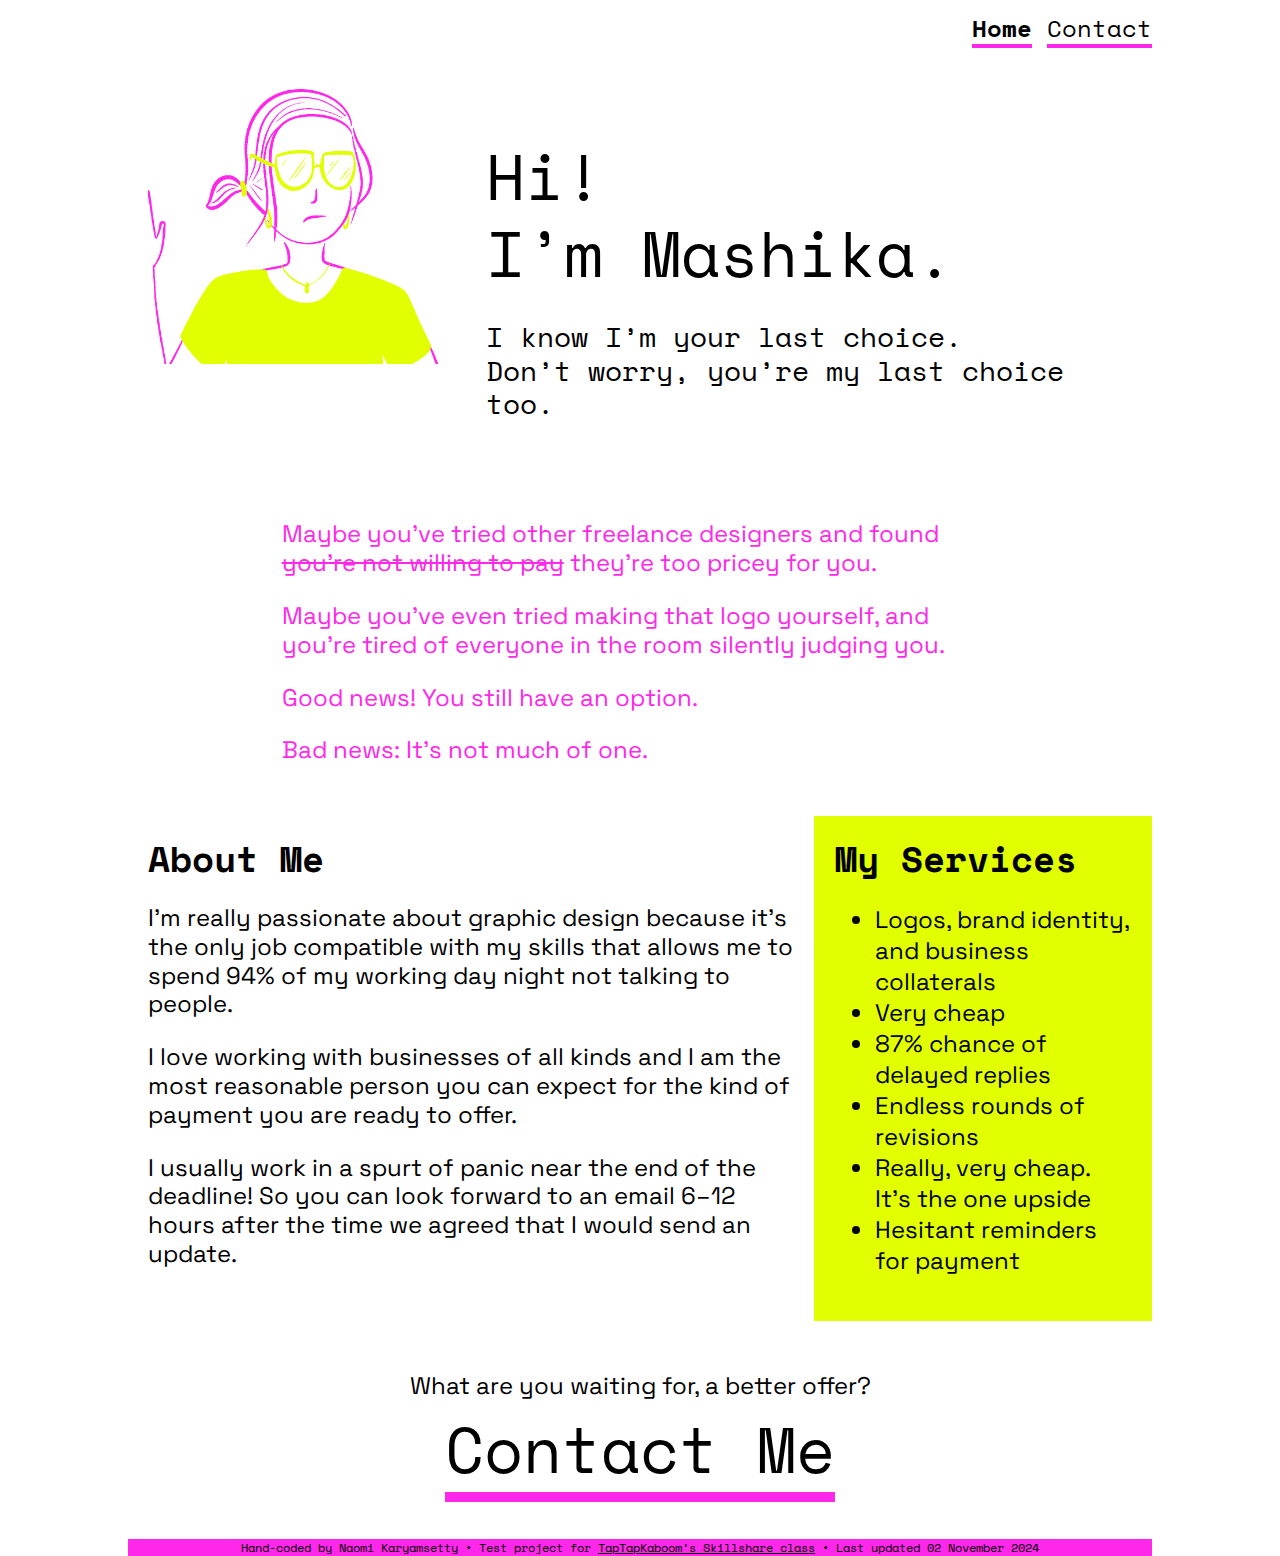
==== index.html @ 7d84a6c0 "Class project v1.0" ====
<!DOCTYPE html>
<html>
<head>
	<meta charset="utf-8">
	<meta name="viewport" content="width=device-width, initial-scale=1">
	<title>Design Graphically With Mashika!</title>

	<!-- Fonts -->

	<link rel="preconnect" href="https://fonts.googleapis.com">
	<link rel="preconnect" href="https://fonts.gstatic.com" crossorigin>
	<link href="https://fonts.googleapis.com/css2?family=Space+Grotesk:wght@300..700&family=Space+Mono:ital,wght@0,400;0,700;1,400;1,700&display=swap" rel="stylesheet">

	<!-- CSS -->
	<link rel="stylesheet" type="text/css" href="styling.css">
	<link rel="icon" type="image/x-icon" href="imgs/favicon01.png">

</head>

<body>
	<header>
		<strong><a href="index.html">Home</a></strong>
		<a href="contact.html">Contact</a>
	</header>

	<div class="row">
		<div class="secThird">
			<img src="imgs/ght_01.3_50%.png" alt="A drawing of a young, sad-looking woman wearing glasses and waving to the camera">
		</div>

		<div class="secTwoThird" style="padding-top: 9%;">
			<h1>Hi!<br/>I’m Mashika.</h1>
			<p class="subheading">
				I know I’m your last choice.<br/>
				Don’t worry, you’re my last choice too.
			</p>
		</div>
	</div>

	<div class="row">
		<div class="textPink">
			<p>Maybe you’ve tried other freelance designers and found <del>you’re not willing to pay</del> they’re too pricey for you.</p>

			<p>Maybe you’ve even tried making that logo yourself, and you’re tired of everyone in the room silently judging you.</p>

			<p>Good news! You still have an option.</p>

			<p>Bad news: It’s not much of one.</p>
		</div>
	</div>

	<div class="row">
		<div class="secTwoThird">
			<h2>About Me</h2>

			<p>I’m really passionate about graphic design because it’s the only job compatible with my skills that allows me to spend 94% of my working day night not talking to people.</p>

			<p>I love working with businesses of all kinds and I am the most reasonable person you can expect for the kind of payment you are ready to offer.</p>
			
			<p>I usually work in a spurt of panic near the end of the deadline! So you can look forward to an email 6–12 hours after the time we agreed that I would send an update.</p>
		</div>

		<div class="secThird" style="background-color: #E1FF00;">
			<h2>My Services</h2>
			<ul>
				<li>Logos, brand identity, and business collaterals</li>
				<li>Very cheap</li>
				<li>87% chance of delayed replies</li>
				<li>Endless rounds of revisions</li>
				<li>Really, very cheap. It’s the one upside</li>
				<li>Hesitant reminders for payment</li>
			</ul>
		</div>
	</div>

	<div>
		<p align="center" style="margin-top: 5%; margin-bottom: 1%;">What are you waiting for, a better offer?</p>
		<h1 align="center" style="margin-top: 0; margin-bottom: 5%;"><a href="contact.html">Contact Me</a></h1>
	</div>

	<footer>
		Hand-coded by Naomi Karyamsetty • Test project for <a href="https://www.skillshare.com/en/classes/hand-code-your-first-website-html-css-basics/1575146775/" target="_blank">TapTapKaboom’s Skillshare class</a>  • Last updated 02 November 2024
	</footer>

</body>

</html>
---- styling.css ----
body{
	margin: 0 10%;
	box-sizing: border-box;
}

/* Responsive styling */

/* delineating sections and the percentage of the screen they take up */
.secThird {
  box-sizing: border-box;
  padding: 2%;
  width: 33%;
  float: left;
}
.secTwoThird {
	box-sizing: border-box;
  padding: 2%;
  width: 67%;
  float: left;
}

.secHalf {
	box-sizing: border-box;
  padding: 2%;
	width: 50%;
	float: left;
}

/*I thought this would help make things align to the bottom of their containers but it isn't working*/
/*.row{
	 display: flex;
}*/

/* clears everything after a row */
.row::after {
  content: "";
  clear: both;
  display: table;
}


/* <uniquifier>: Use a unique and descriptive class name*/
/* <weight>: Use a value from 300 to 700 */

/*.space-grotesk-body {
  font-family: "Space Grotesk", sans-serif;
  font-optical-sizing: auto;
  font-weight: 400;
  font-style: normal;
}*/

.textPink {
	color: #FF27E9;
	margin: 5% 15%;
}

.sLimeGreen {
	color: #E1FF00;
}

.textDGrey {
	color: #A3A3A3;
}

.textLGrey {
	color: #E6E6E6;
}

.space-mono-regular {
  font-family: "Space Mono", monospace;
  font-weight: 400;
  font-style: normal;
}

.space-mono-bold {
  font-family: "Space Mono", monospace;
  font-weight: 700;
  font-style: normal;
}

.space-mono-regular-italic {
  font-family: "Space Mono", monospace;
  font-weight: 400;
  font-style: italic;
}

.space-mono-bold-italic {
  font-family: "Space Mono", monospace;
  font-weight: 700;
  font-style: italic;
}

.subheading{
font-family: "Space Mono", monospace;
	font-size: 28px;
}

header{
	font-family: "Space Mono", monospace;
	font-size: 24px;
	text-align: right;
	padding-top: 1%;
}

p{
	font-family: "Space Grotesk", sans-serif;
	font-size: 24px;
	line-height: 1.2;
}

ul{
	font-family: "Space Grotesk", sans-serif;
	font-size: 24px;
}

ol{
	font-family: "Space Grotesk", sans-serif;
	font-size: 24px;
}

h1{
	font-family: "Space Mono", monospace;
	font-weight: 400;
	font-size: 64px;
	line-height: 1.2;
	margin: 0;
}

h2{
	font-family: "Space Mono", monospace;
	font-size: 36px;
	line-height: 1.2;
	margin: 0;
}

h3{
	font-family: "Space Mono", monospace;
	font-size: 24px;
	line-height: 1.2;
	margin: 0;
}

.limeGreenCallout{
	background-color: #E1FF00;
}

img{
	max-width: 100%;
}

a{
	font-family: "Space Mono", monospace;
	color: #000000;
	text-underline-offset: 30%;
	text-decoration-color: #FF27E9;
	text-decoration-thickness: 15%;
}

a:hover {
	background-color: #E1FF00;
}

a:active {
	font-weight: 700;
}

form{
	font-family: "Space Grotesk", sans-serif;
	font-size: 24px;
}

footer{
	text-align: center;
	background-color: #FF27E9;
	font-family: "Space Mono", monospace;
	font-size: 12px;
	color: #000000;
	margin: initial;
}

footer a{
	color: #000000;
	text-underline-offset: initial;
	text-decoration-color: initial;
	text-decoration-thickness: initial;
}

footer a:hover {
	font-style: italic;
	background-color: #FF27E9;
}

/* -- Form formatting -- */

/* Defining a form section so that only label and input are in a single row */

.formSec{
	padding-bottom: 4%;
}

.formSec::after{
	content: "";
  clear: both;
  display: table;
}

/* Form element formatting */

/*pink #FF27E9 limeGreen #E1FF00*/

/* Formatting checkboxes and radio buttons: Without hiding and redefining the class, the border, color etc. can't be changed; height and width can */

input[type=checkbox], input[type=radio]{
	height: 24px;
	width: 24px;
}

input[type=text]{
	width: 100%;
	padding: 2%;
	border: 0px;
	border-radius: 0;
	box-shadow: 0px 0px 5px #FF27E9;
}

input[type=text]:focus{
	outline: 2px solid #FF27E9;
}

input[type=submit]{
	font-family: "Space Mono", monospace;
	font-weight: 400;
	font-size: 64px;
	text-decoration: underline;
	text-underline-offset: 30%;
	text-decoration-color: #FF27E9;
	text-decoration-thickness: 15%;
	background-color: white;
	border: none;
	box-align: center;
}

input[type=submit]:hover{
	background-color: #E1FF00;
}

input[type=reset]{
	font-family: "Space Mono", monospace;
	font-weight: 400;
	font-size: 24px;
	text-decoration: underline;
	text-underline-offset: 30%;
	text-decoration-color: #FF27E9;
	text-decoration-thickness: 15%;
	background-color: white;
	border: none;
	box-align: center;
}

input[type=reset]:hover{
	background-color: #E1FF00;
}

/* Responsive styling: Setting breakpoint!! */
/* This has to be at the end because it has to be after the classes, tags etc whose styles are defined */

@media screen and (max-width:800px){
	.secHalf, .secThird, .secTwoThird{
		width: 100%;
		float: left;
	}
	h1{
		font-size: 48px;
	}
}

@media screen and (max-width:1000px){
	h1{
		font-size: 48px;
	}
	.subheading{
		font-size: 24px;
	}
}
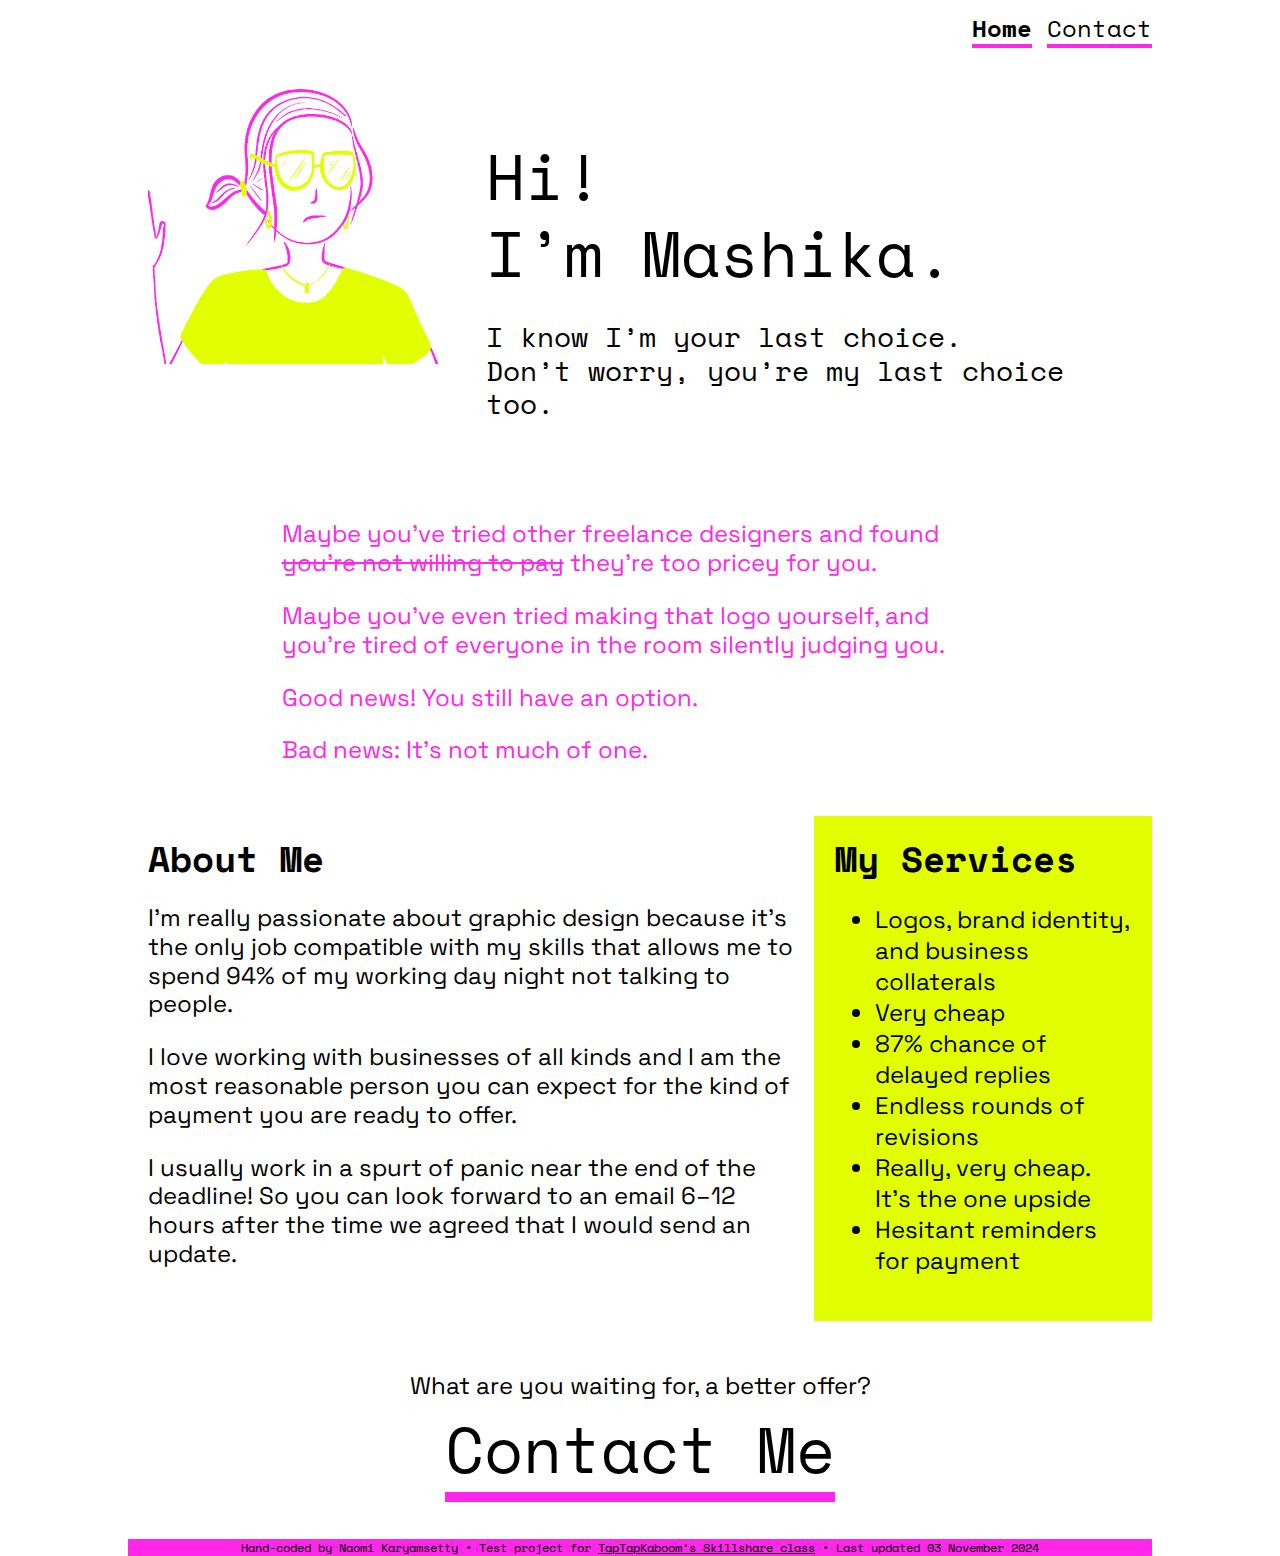
==== commit 144f0d29: "Class project v1.2" ====
--- a/index.html
+++ b/index.html
@@ -25,7 +25,7 @@
 
 	<div class="row">
 		<div class="secThird">
-			<img src="imgs/ght_01.3_50%.png" alt="A drawing of a young, sad-looking woman wearing glasses and waving to the camera">
+			<img src="imgs/ght_01.3_50.png" alt="A drawing of a young, sad-looking woman wearing glasses and waving to the camera">
 		</div>
 
 		<div class="secTwoThird" style="padding-top: 9%;">
@@ -79,7 +79,7 @@
 	</div>
 
 	<footer>
-		Hand-coded by Naomi Karyamsetty • Test project for <a href="https://www.skillshare.com/en/classes/hand-code-your-first-website-html-css-basics/1575146775/" target="_blank">TapTapKaboom’s Skillshare class</a>  • Last updated 02 November 2024
+		Hand-coded by Naomi Karyamsetty • Test project for <a href="https://www.skillshare.com/en/classes/hand-code-your-first-website-html-css-basics/1575146775/" target="_blank">TapTapKaboom’s Skillshare class</a>  • Last updated 03 November 2024
 	</footer>
 
 </body>
--- a/styling.css
+++ b/styling.css
@@ -230,6 +230,7 @@
 input[type=submit]{
 	font-family: "Space Mono", monospace;
 	font-weight: 400;
+	color: 000000;
 	font-size: 64px;
 	text-decoration: underline;
 	text-underline-offset: 30%;
@@ -247,6 +248,7 @@
 input[type=reset]{
 	font-family: "Space Mono", monospace;
 	font-weight: 400;
+	color: 000000;
 	font-size: 24px;
 	text-decoration: underline;
 	text-underline-offset: 30%;
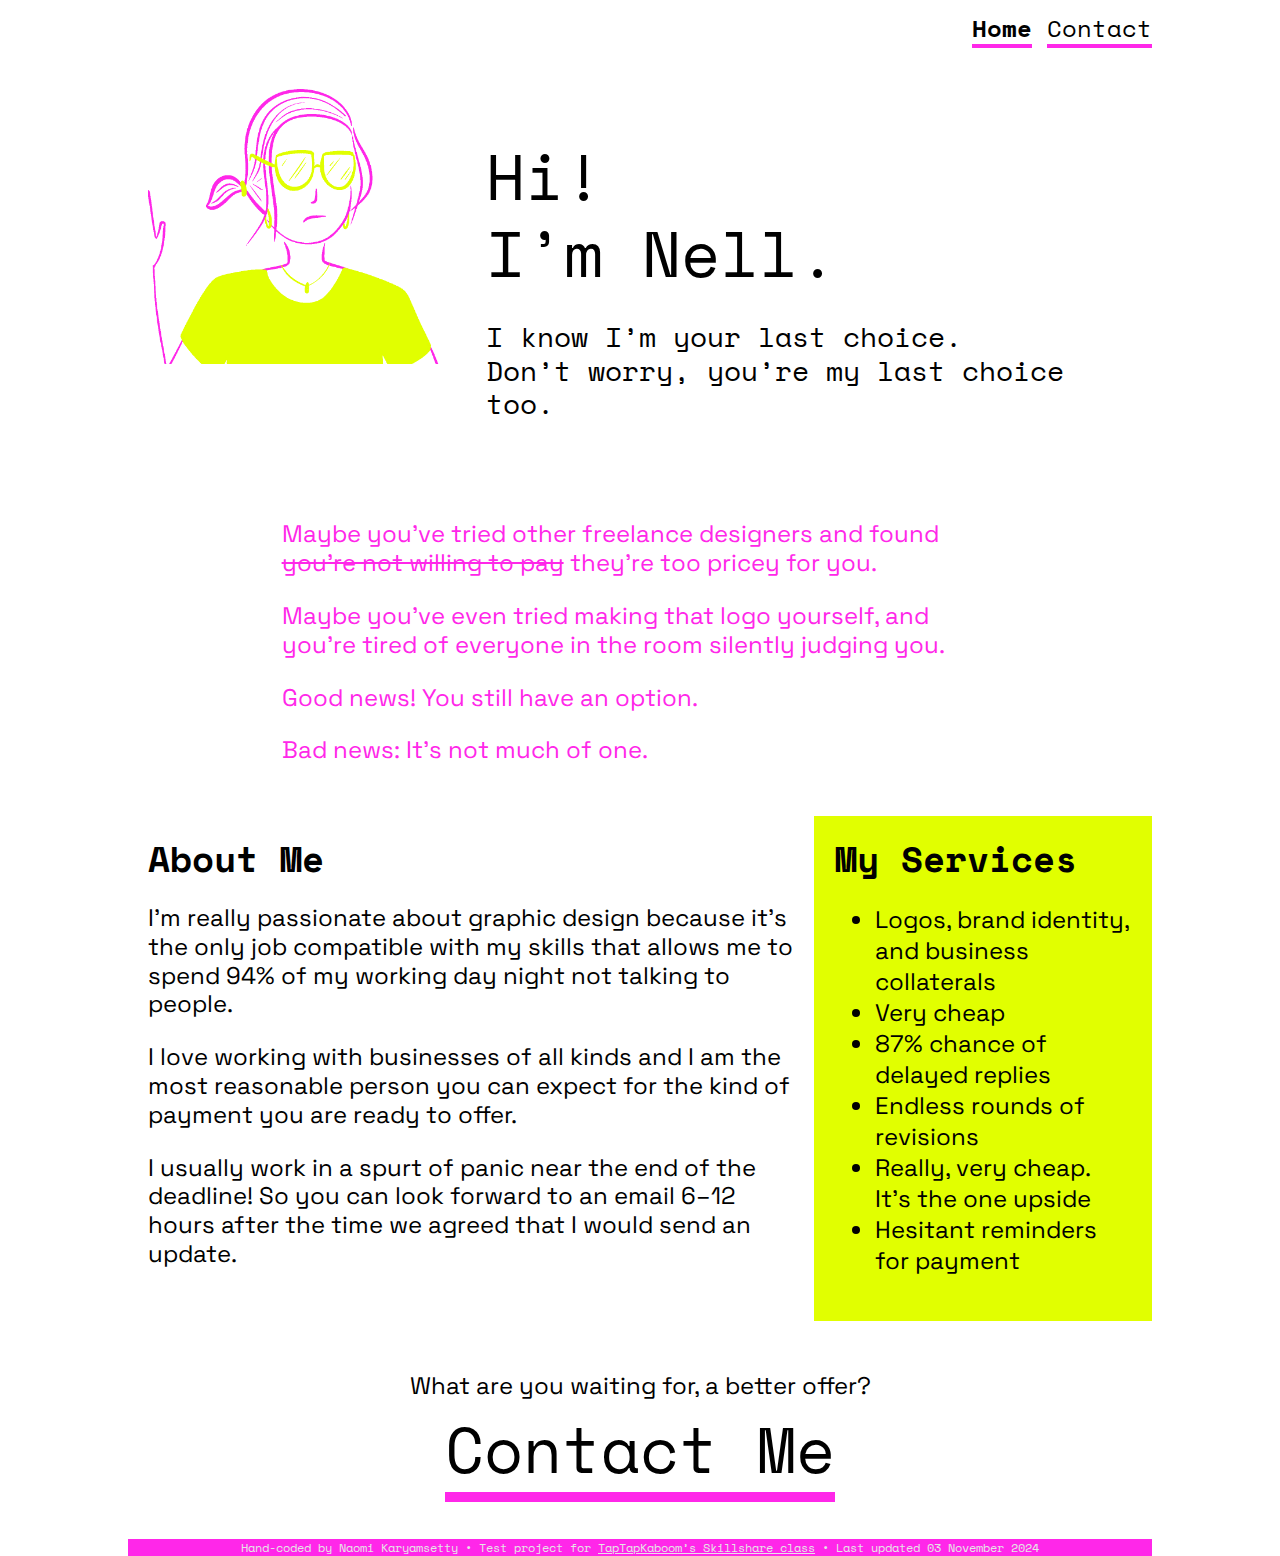
==== commit a9fadfd6: "Class project v1.3" ====
--- a/index.html
+++ b/index.html
@@ -3,7 +3,7 @@
 <head>
 	<meta charset="utf-8">
 	<meta name="viewport" content="width=device-width, initial-scale=1">
-	<title>Design Graphically With Mashika!</title>
+	<title>Design Graphically With Nell!</title>
 
 	<!-- Fonts -->
 
@@ -29,7 +29,7 @@
 		</div>
 
 		<div class="secTwoThird" style="padding-top: 9%;">
-			<h1>Hi!<br/>I’m Mashika.</h1>
+			<h1>Hi!<br/>I’m Nell.</h1>
 			<p class="subheading">
 				I know I’m your last choice.<br/>
 				Don’t worry, you’re my last choice too.
--- a/styling.css
+++ b/styling.css
@@ -174,19 +174,19 @@
 	background-color: #FF27E9;
 	font-family: "Space Mono", monospace;
 	font-size: 12px;
-	color: #000000;
+	color: #E6E6E6;
 	margin: initial;
 }
 
 footer a{
-	color: #000000;
+	color: #E6E6E6;
 	text-underline-offset: initial;
 	text-decoration-color: initial;
 	text-decoration-thickness: initial;
 }
 
 footer a:hover {
-	font-style: italic;
+	color: #ffffff;
 	background-color: #FF27E9;
 }
 
@@ -283,4 +283,7 @@
 	.subheading{
 		font-size: 24px;
 	}
-}
+	input[type=submit]{
+		color: #000000;
+	}
+}
